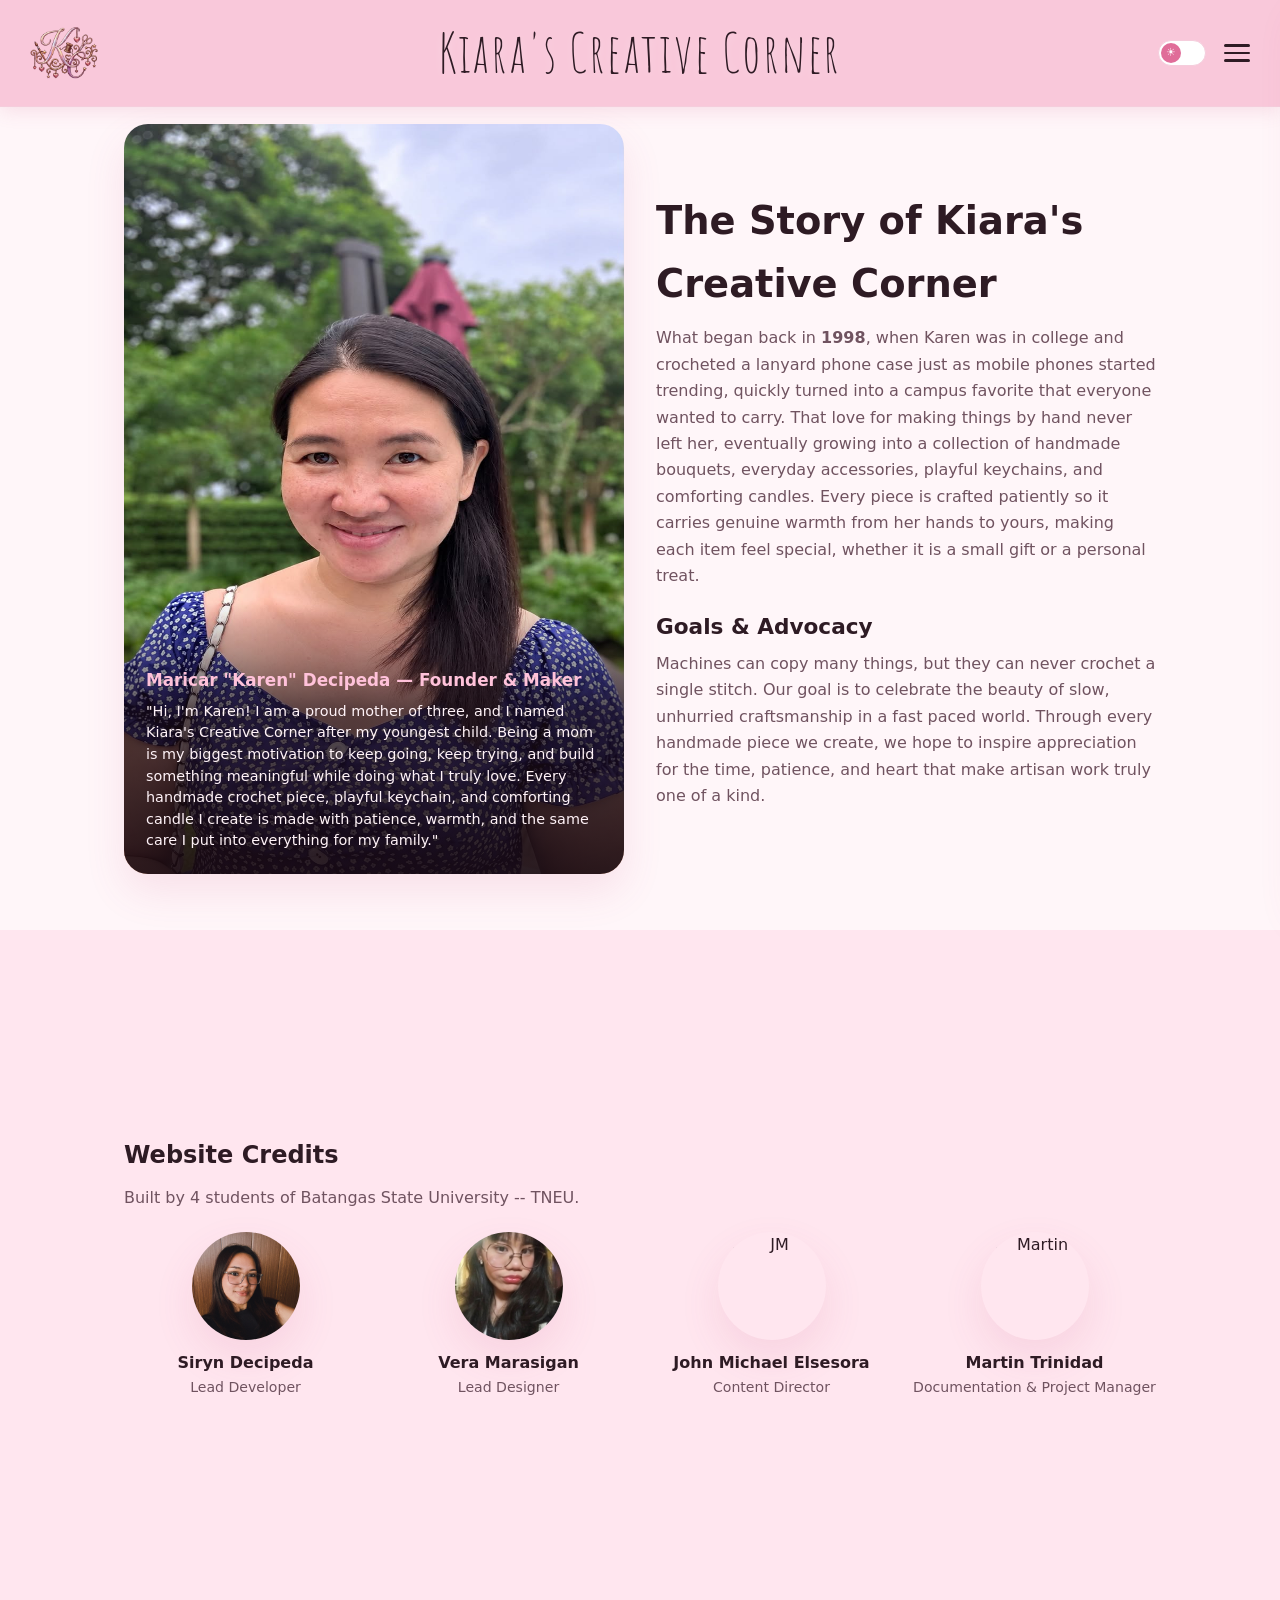
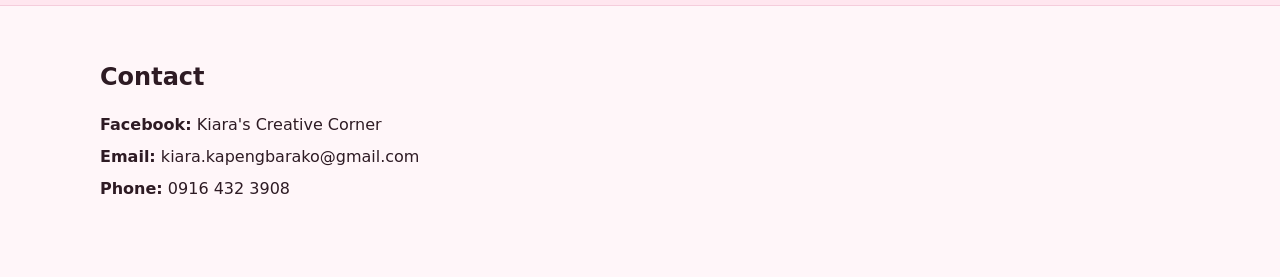
==== about.html @ cce3ba2e "Add files via upload" ====
<!DOCTYPE html>
<html lang="en">
<head>
  <meta charset="UTF-8" />
  <meta name="viewport" content="width=device-width, initial-scale=1.0" />
  <title>Kiara's Creative Corner — About Us</title>
  <link rel="stylesheet" href="style.css" />
  <link rel="preconnect" href="https://fonts.googleapis.com" />
  <link rel="preconnect" href="https://fonts.gstatic.com" crossorigin />
  <link href="https://fonts.googleapis.com/css2?family=Amatic+SC:wght@700&family=Patrick+Hand&display=swap" rel="stylesheet" />
</head>
<body>
  <header class="top-banner" id="topBanner">
    <div class="brand-left">
      <a href="index.html"><img src="image/Logo-removebg-preview.png" alt="Kiara's Creative Corner Logo" class="logo-img" data-fallback="logo" /></a>
    </div>
    <a href="index.html" class="brand-title">Kiara's Creative Corner</a>
    <div class="banner-right">
      <label class="theme-switch" title="Toggle Dark / Light Mode">
        <input type="checkbox" id="themeToggle" />
        <span class="switch-slider"></span>
      </label>
      <input type="checkbox" id="menu-toggle" />
      <label for="menu-toggle" class="hamburger-btn" aria-label="Open navigation menu">
        <span></span><span></span><span></span>
      </label>
      <nav class="side-drawer">
        <a href="index.html">Home</a>
        <a href="products.html">Products</a>
        <a href="about.html">About Us</a>
        <a href="events.html">Event</a>
        <a href="#contact">Contact</a>
        <button type="button" class="drawer-action-btn" onclick="openOrderPoster()">How to Order Poster</button>
      </nav>
    </div>
  </header>

  <section class="screen-section" id="about-main">
    <div class="section-wrap">
      <div class="about-feature">
        <div class="owner-overlay-card">
          <img src="image/owner.jpg" alt="Maricar 'Karen' Decipeda, founder" class="owner-full-img" data-fallback="owner" />
          <div class="owner-overlay-text">
            <p class="owner-name">Maricar "Karen" Decipeda — Founder &amp; Maker</p>
            <p class="owner-bio">
              "Hi, I'm Karen! I am a proud mother of three, and I named Kiara's Creative Corner after my youngest child. Being a mom is my biggest motivation to keep going, keep trying, and build something meaningful while doing what I truly love. Every handmade crochet piece, playful keychain, and comforting candle I create is made with patience, warmth, and the same care I put into everything for my family."
            </p>
          </div>
        </div>

        <div class="about-blocks">
          <div>
            <h1 class="section-heading">The Story of Kiara's Creative Corner</h1>
            <p style="color:var(--muted);">
              What began back in <strong>1998</strong>, when Karen was in college and crocheted a lanyard phone case just as mobile phones started trending, quickly turned into a campus favorite that everyone wanted to carry. That love for making things by hand never left her, eventually growing into a collection of handmade bouquets, everyday accessories, playful keychains, and comforting candles. Every piece is crafted patiently so it carries genuine warmth from her hands to yours, making each item feel special, whether it is a small gift or a personal treat.
            </p>
          </div>

          <div>
            <h2 style="font-size:1.35rem; margin-bottom:6px;">Goals &amp; Advocacy</h2>
            <p style="color:var(--muted);">
              Machines can copy many things, but they can never crochet a single stitch. Our goal is to celebrate the beauty of slow, unhurried craftsmanship in a fast paced world. Through every handmade piece we create, we hope to inspire appreciation for the time, patience, and heart that make artisan work truly one of a kind.
          </div>
        </div>
      </div>
    </div>
  </section>

  <!-- Compact 4-Member Website Credits Section -->
  <section class="credits-section" id="credits">
    <div class="section-wrap" style="padding-top:24px; padding-bottom:24px;">
      <h2 class="section-heading" style="font-size:1.5rem;">Website Credits</h2>
      <p class="section-sub" style="margin-bottom:18px;">Built by 4 students of Batangas State University -- TNEU.</p>

      <div class="credits-grid-4">
        <div class="credit-member">
          <img src="image/siryn.jpeg" alt="Siryn" class="credit-avatar" data-fallback="m1" />
          <strong>Siryn Decipeda</strong>
          <div class="credit-role">Lead Developer</div>
        </div>

        <div class="credit-member">
          <img src="image/vera.png" alt="Vera" class="credit-avatar" data-fallback="m2" />
          <strong>Vera Marasigan</strong>
          <div class="credit-role">Lead Designer</div>
        </div>

        <div class="credit-member">
          <img src="assets/member-3.jpg" alt="JM" class="credit-avatar" data-fallback="m3" />
          <strong>John Michael Elsesora</strong>
          <div class="credit-role">Content Director</div>
        </div>

        <div class="credit-member">
          <img src="assets/member-4.jpg" alt="Martin" class="credit-avatar" data-fallback="m4" />
          <strong>Martin Trinidad</strong>
          <div class="credit-role">Documentation &amp; Project Manager</div>
        </div>
      </div>
    </div>
  </section>

  <footer class="site-footer" id="contact">
    <div class="footer-box">
      <h2>Contact</h2>

<ul class="contact-info-list">
    <li>
        <strong>Facebook:</strong> 
        <a href="https://www.facebook.com/profile.php?id=61590689222735" target="_blank" rel="noopener noreferrer">Kiara's Creative Corner</a>
    </li>
    <li>
        <strong>Email:</strong> 
        <a href="mailto:kiara.kapengbarako@gmail.com">kiara.kapengbarako@gmail.com</a>
    </li>
    <li>
        <strong>Phone:</strong> 
        <a href="tel:+639164323908">0916 432 3908</a>
    </li>
</ul>
  </footer>

  <div class="modal-overlay" id="orderPosterModal" onclick="if(event.target===this)closeOrderPoster()">
    <div class="modal-panel">
      <button type="button" class="modal-x" onclick="closeOrderPoster()">✕</button>
      <h3>How to Order</h3>
      <img id="orderPosterImg" src="" alt="How to Order Poster" style="width:100%; border-radius:14px; margin:14px 0;" />
      <p>
  Message 
  <a href="https://www.facebook.com/profile.php?id=61590689222735" target="_blank" rel="noopener noreferrer"><strong>Kiara's Creative Corner</strong></a> 
  on Facebook or email 
  <a href="mailto:kiara.kapengbarako@gmail.com"><strong>kiara.kapengbarako@gmail.com</strong></a>.
</p>
    </div>
  </div>

  <script src="script.js"></script>
</body>
</html>
---- style.css ----
:root {
  --bg: #fff6f9;
  --bg-alt: #ffe6ef;
  --surface: #ffffff;
  --text: #2e1b24;
  --muted: #705360;
  --accent: #e06d99;
  --accent-deep: #c44b79;
  --border: #f5cddc;
  --banner-solid: #f9c8da;
  --banner-text: #2e1b24;
  --shadow-soft: 0 18px 40px rgba(196, 75, 121, 0.12);
}

body.dark-mode {
  --bg: #181014;
  --bg-alt: #23161d;
  --surface: #261820;
  --text: #fff0f6;
  --muted: #d1b5c1;
  --accent: #f08ab1;
  --accent-deep: #ffaad0;
  --border: #3f2834;
  --banner-solid: #4d2436;
  --banner-text: #fff0f6;
  --shadow-soft: 0 18px 40px rgba(0, 0, 0, 0.42);
}

* {
  box-sizing: border-box;
  margin: 0;
  padding: 0;
}

html {
  scroll-behavior: smooth;
}

body {
  font-family: "Segoe UI", system-ui, -apple-system, sans-serif;
  background: var(--bg);
  color: var(--text);
  line-height: 1.65;
  overflow-x: hidden;
  transition: background-color 0.25s ease, color 0.25s ease;
}

img {
  display: block;
  max-width: 100%;
}

a {
  color: inherit;
  text-decoration: none;
}

button,
input,
textarea {
  font-family: inherit;
}

/* TOP BANNER */
.top-banner {
  position: fixed;
  top: 0;
  left: 0;
  width: 100%;
  z-index: 120;
  display: grid;
  grid-template-columns: 1fr auto 1fr;
  align-items: center;
  padding: 13px 24px;
  background: var(--banner-solid);
  color: var(--banner-text);
  border-bottom: 1px solid var(--border);
  box-shadow: 0 4px 18px rgba(196, 75, 121, 0.14);
  transition: background-color 0.3s ease, border-color 0.3s ease, box-shadow 0.3s ease;
}

.top-banner.scrolled {
  background: transparent;
  border-bottom-color: transparent;
  box-shadow: none;
}

.brand-left {
  justify-self: start;
}

.logo-img {
  width: 80px;
  height: 80px;
  border-radius: 100%;
}

.brand-title {
  justify-self: center;
  font-family: "Amatic SC", "Patrick Hand", cursive;
  font-size: clamp(2.0rem, 4.4vw, 3.35rem);
  letter-spacing: 1.9px;
  line-height: 1;
  text-shadow: 0 2px 10px rgba(255, 255, 255, 0.35);
}

body.dark-mode .brand-title {
  text-shadow: 0 2px 10px rgba(0, 0, 0, 0.55);
}

.banner-right {
  justify-self: end;
  display: flex;
  align-items: center;
  gap: 12px;
}

/* THEME SWITCH */
.theme-switch {
  position: relative;
  display: inline-block;
  width: 48px;
  height: 26px;
  cursor: pointer;
}

.theme-switch input {
  opacity: 0;
  width: 0;
  height: 0;
}

.switch-slider {
  position: absolute;
  inset: 0;
  background: var(--surface);
  border: 1px solid var(--border);
  border-radius: 999px;
  transition: 0.25s;
}

.switch-slider::before {
  content: "☀";
  position: absolute;
  height: 20px;
  width: 20px;
  left: 2px;
  top: 2px;
  border-radius: 50%;
  background: var(--accent);
  color: #fff;
  font-size: 11px;
  display: grid;
  place-items: center;
  transition: 0.25s;
}

.theme-switch input:checked + .switch-slider::before {
  content: "☾";
  transform: translateX(22px);
}

/* THREE LINES DRAWER (PURE HTML + CSS) */
#menu-toggle {
  display: none;
}

.hamburger-btn {
  display: flex;
  flex-direction: column;
  justify-content: center;
  gap: 5px;
  width: 38px;
  height: 38px;
  cursor: pointer;
  padding: 6px;
  border-radius: 10px;
}

.hamburger-btn span {
  display: block;
  height: 2.5px;
  width: 100%;
  background: var(--banner-text);
  border-radius: 3px;
  transition: 0.2s;
}

.side-drawer {
  position: fixed;
  top: 0;
  right: -300px;
  width: 280px;
  height: 100vh;
  background: var(--surface);
  color: var(--text);
  border-left: 1px solid var(--border);
  box-shadow: var(--shadow-soft);
  padding: 86px 22px 24px;
  display: flex;
  flex-direction: column;
  gap: 12px;
  transition: right 0.28s ease;
  z-index: 110;
}

#menu-toggle:checked ~ .side-drawer {
  right: 0;
}

.side-drawer a,
.drawer-action-btn {
  padding: 11px 14px;
  border-radius: 12px;
  background: var(--bg-alt);
  color: var(--text);
  font-weight: 600;
  border: none;
  text-align: left;
  cursor: pointer;
}

.side-drawer a:hover,
.drawer-action-btn:hover {
  background: var(--accent);
  color: #fff;
}

/* FULL-SCREEN SECTIONS */
.screen-section {
  min-height: 100vh;
  width: 100%;
  position: relative;
  display: flex;
  align-items: center;
}

.screen-section.alt-bg {
  background: var(--bg-alt);
}

/* HOMEPAGE FULL-SCREEN CAROUSEL */
.hero-carousel {
  position: relative;
  width: 100%;
  height: 100vh;
  overflow: hidden;
}

.hero-track {
  display: flex;
  width: 100%;
  height: 100vh;
  overflow-x: auto;
  scroll-snap-type: x mandatory;
  scroll-behavior: smooth;
  scrollbar-width: none;
}

.hero-track::-webkit-scrollbar {
  display: none;
}

.hero-slide {
  position: relative;
  flex: 0 0 100%;
  width: 100vw;
  height: 100vh;
  scroll-snap-align: start;
  display: flex;
  align-items: center;
  justify-content: center;
  text-align: center;
  padding: 88px 24px 72px;
}

.hero-slide img {
  position: absolute;
  inset: 0;
  width: 100%;
  height: 100%;
  object-fit: cover;
}

.hero-scrim {
  position: absolute;
  inset: 0;
  background: linear-gradient(180deg, rgba(36, 16, 26, 0.36) 0%, rgba(36, 16, 26, 0.68) 100%);
}

.hero-overlay-text {
  position: relative;
  z-index: 2;
  max-width: 740px;
  color: #ffffff;
}

.hero-h1 {
  font-size: clamp(2rem, 5vw, 3.5rem);
  line-height: 1.15;
  margin-bottom: 14px;
}

.hero-h2 {
  font-size: clamp(1.8rem, 4vw, 2.75rem);
  line-height: 1.2;
  margin-bottom: 12px;
}

.hero-p {
  font-size: clamp(1rem, 1.8vw, 1.18rem);
  color: #ffeaf2;
  margin-bottom: 24px;
}

.btn-row {
  display: flex;
  flex-wrap: wrap;
  gap: 12px;
  justify-content: center;
}

.btn-rose,
.btn-ghost {
  padding: 12px 22px;
  border-radius: 999px;
  font-weight: 700;
  font-size: 0.96rem;
  cursor: pointer;
  transition: transform 0.16s ease, background-color 0.2s ease;
}

.btn-rose {
  background: var(--accent);
  color: #ffffff;
  border: 2px solid var(--accent);
}

.btn-rose:hover {
  background: var(--accent-deep);
  border-color: var(--accent-deep);
  transform: translateY(-2px);
}

.btn-ghost {
  background: rgba(255, 255, 255, 0.16);
  color: #ffffff;
  border: 2px solid rgba(255, 255, 255, 0.85);
}

.btn-ghost:hover {
  background: rgba(255, 255, 255, 0.3);
  transform: translateY(-2px);
}

.dot-nav {
  position: absolute;
  bottom: 22px;
  left: 50%;
  transform: translateX(-50%);
  z-index: 6;
  display: flex;
  gap: 10px;
}

.dot-nav a {
  width: 11px;
  height: 11px;
  border-radius: 50%;
  background: rgba(255, 255, 255, 0.45);
  border: 1px solid #ffffff;
  transition: transform 0.2s, background-color 0.2s;
}

.dot-nav a:hover {
  background: #ffffff;
  transform: scale(1.2);
}

.section-wrap {
  max-width: 1080px;
  width: 100%;
  margin: 0 auto;
  padding: 124px 24px 56px;
}
@media (max-width: 600px) {
  .section-wrap {
    padding-top: 112px;
  }
}

.section-heading {
  font-size: clamp(1.7rem, 3.4vw, 2.4rem);
  margin-bottom: 10px;
}

.section-sub {
  color: var(--muted);
  max-width: 640px;
  margin-bottom: 28px;
}

.editorial-grid-3 {
  display: grid;
  grid-template-columns: repeat(auto-fit, minmax(260px, 1fr));
  gap: 28px;
  align-items: start;
}

.unframed-photo {
  width: 100%;
  height: 230px;
  object-fit: cover;
  border-radius: 20px;
  box-shadow: var(--shadow-soft);
  margin-bottom: 14px;
}

/* ABOUT PAGE MODERN LAYOUT & 4-MEMBER CREDITS */
.about-feature {
  display: grid;
  grid-template-columns: repeat(auto-fit, minmax(290px, 1fr));
  gap: 32px;
  align-items: center;
}

.about-photo-tall {
  width: 100%;
  height: 360px;
  object-fit: cover;
  border-radius: 24px;
  box-shadow: var(--shadow-soft);
}

.about-blocks {
  display: grid;
  gap: 20px;
}
/* OWNER FULL IMAGE WITH OVERLAYED MESSAGE */
.owner-overlay-card {
  position: relative;
  border-radius: 24px;
  overflow: hidden;
  box-shadow: var(--shadow-soft);
}

.owner-full-img {
  width: 100%;
  height: 750px;
  display: block;
}

.owner-overlay-text {
  position: absolute;
  inset: auto 0 0 0;
  padding: 64px 22px 22px;
  background: linear-gradient(
    to top,
    rgba(24, 10, 17, 0.92) 0%,
    rgba(24, 10, 17, 0.72) 60%,
    rgba(24, 10, 17, 0) 100%
  );
  color: #ffffff;
}

.owner-name {
  font-weight: 800;
  font-size: 1.05rem;
  color: #ffc2da;
  margin-bottom: 6px;
}

.owner-bio {
  font-size: 0.9rem;
  line-height: 1.5;
  color: #fff3f8;
}

.credits-section {
  min-height: 75vh;
  background: var(--bg-alt);
  display: flex;
  align-items: center;
  padding: 64px 24px;
}

.credits-grid-4 {
  display: grid;
  grid-template-columns: repeat(auto-fit, minmax(180px, 1fr));
  gap: 20px;
  margin-top: 20px;
}

.credit-member {
  text-align: center;
}

.credit-avatar {
  width: 108px;
  height: 108px;
  border-radius: 50%;
  object-fit: cover;
  margin: 0 auto 10px;
  box-shadow: var(--shadow-soft);
}

.credit-role {
  font-size: 0.88rem;
  color: var(--muted);
}

/* PRODUCTS PAGE — COMPACT MODERN CARDS + SUBCATEGORY IMAGES */
.cat-radio,
.subcat-radio {
  display: none;
}

.compact-grid-3 {
  display: grid;
  grid-template-columns: repeat(auto-fit, minmax(210px, 1fr));
  gap: 18px;
  margin-top: 16px;
}

.modern-tile {
  background: var(--surface);
  border-radius: 18px;
  overflow: hidden;
  box-shadow: var(--shadow-soft);
  cursor: pointer;
  transition: transform 0.2s ease;
  text-align: center;
}

.modern-tile:hover {
  transform: translateY(-4px);
}

.modern-tile img {
  width: 100%;
  height: 280px;
  object-fit: cover;
  object-position: center;
}

.modern-tile-label {
  padding: 12px 14px;
  font-weight: 700;
}

.reveal-group {
  display: none;
  margin-top: 26px;
}

#cat-crochets:checked ~ .crochets-subcats {
  display: block;
}

#sub-bouquets:checked ~ .bouquets-items {
  display: block;
}

#sub-bags:checked ~ .bags-items {
  display: block;
}

#sub-scrunchies:checked ~ .scrunchies-items {
  display: block;
}

#cat-keychains:checked ~ .keychains-items {
  display: block;
}

#cat-candles:checked ~ .candles-items {
  display: block;
}

/* EVENTS PAGE — ENLARGED IMAGE SLIDES WITH OVERLAYED TEXT */
.events-carousel-box {
  position: relative;
  width: 100%;
  border-radius: 34px;
  overflow: hidden;
  box-shadow: var(--shadow-soft);
}

.events-track {
  display: flex;
  overflow-x: auto;
  scroll-snap-type: x mandatory;
  scroll-behavior: smooth;
  scrollbar-width: none;
}

.events-track::-webkit-scrollbar {
  display: none;
}

.event-slide-card {
  position: relative;
  flex: 0 0 100%;
  width: 100%;
  height: 68vh;
  min-height: 430px;
  max-height: 620px;
  scroll-snap-align: start;
}

.event-slide-card img {
  position: absolute;
  inset: 0;
  width: 100%;
  height: 100%;
  object-fit: cover;
}

.event-slide-scrim {
  position: absolute;
  inset: 0;
  background: linear-gradient(
    to top,
    rgba(24, 10, 17, 0.92) 0%,
    rgba(24, 10, 17, 0.52) 55%,
    rgba(24, 10, 17, 0.1) 100%
  );
}

.event-slide-overlay {
  position: absolute;
  inset: auto 0 0 0;
  z-index: 2;
  padding: 36px 32px 48px;
  color: #ffffff;
  max-width: 740px;
}

.event-slide-overlay h2 {
  font-size: clamp(1.5rem, 3vw, 2.15rem);
  color: #ffc2da;
  margin-bottom: 8px;
}

.event-slide-overlay p {
  font-size: clamp(0.95rem, 1.6vw, 1.08rem);
  color: #fff3f8;
  line-height: 1.55;
}

.event-dots {
  position: absolute;
  bottom: 16px;
  left: 50%;
  transform: translateX(-50%);
  z-index: 5;
  display: flex;
  gap: 10px;
}

.event-dots a {
  width: 10px;
  height: 10px;
  border-radius: 50%;
  background: rgba(255, 255, 255, 0.45);
  border: 1px solid #ffffff;
  transition: transform 0.2s, background-color 0.2s;
}

.event-dots a:hover {
  background: #ffffff;
  transform: scale(1.2);
}
/* CONTACT FOOTER */
.site-footer {
  background: var(--bg);
  border-top: 1px solid var(--border);
  padding: 52px 24px;
}

.footer-box {
  max-width: 1080px;
  margin: 0 auto;
}

.contact-info-list {
  list-style: none;
  margin: 14px 0 22px;
  display: grid;
  gap: 6px;
}

.inquiry-form {
  display: grid;
  gap: 10px;
  max-width: 460px;
}

.inquiry-form input,
.inquiry-form textarea {
  padding: 10px 12px;
  border-radius: 12px;
  border: 1px solid var(--border);
  background: var(--surface);
  color: var(--text);
}

/* MODALS */
.modal-overlay {
  position: fixed;
  inset: 0;
  background: rgba(24, 12, 18, 0.65);
  display: none;
  align-items: center;
  justify-content: center;
  padding: 20px;
  z-index: 200;
}

.modal-overlay.open {
  display: flex;
}

.modal-panel {
  background: var(--surface);
  color: var(--text);
  border-radius: 20px;
  max-width: 520px;
  width: 100%;
  max-height: 88vh;
  overflow-y: auto;
  padding: 24px;
  position: relative;
  box-shadow: var(--shadow-soft);
}

.modal-x {
  position: absolute;
  top: 14px;
  right: 14px;
  width: 34px;
  height: 34px;
  border-radius: 50%;
  border: none;
  background: var(--bg-alt);
  color: var(--text);
  font-size: 1rem;
  cursor: pointer;
}

.modal-btns {
  display: flex;
  flex-wrap: wrap;
  gap: 10px;
  margin: 14px 0;
}

.review-entry {
  background: var(--bg-alt);
  padding: 10px 12px;
  border-radius: 10px;
  margin-bottom: 8px;
  font-size: 0.92rem;
}

.review-entry-form {
  display: grid;
  gap: 8px;
  margin-top: 10px;
}

.review-entry-form input,
.review-entry-form textarea {
  padding: 8px 10px;
  border-radius: 10px;
  border: 1px solid var(--border);
  background: var(--bg);
  color: var(--text);
}
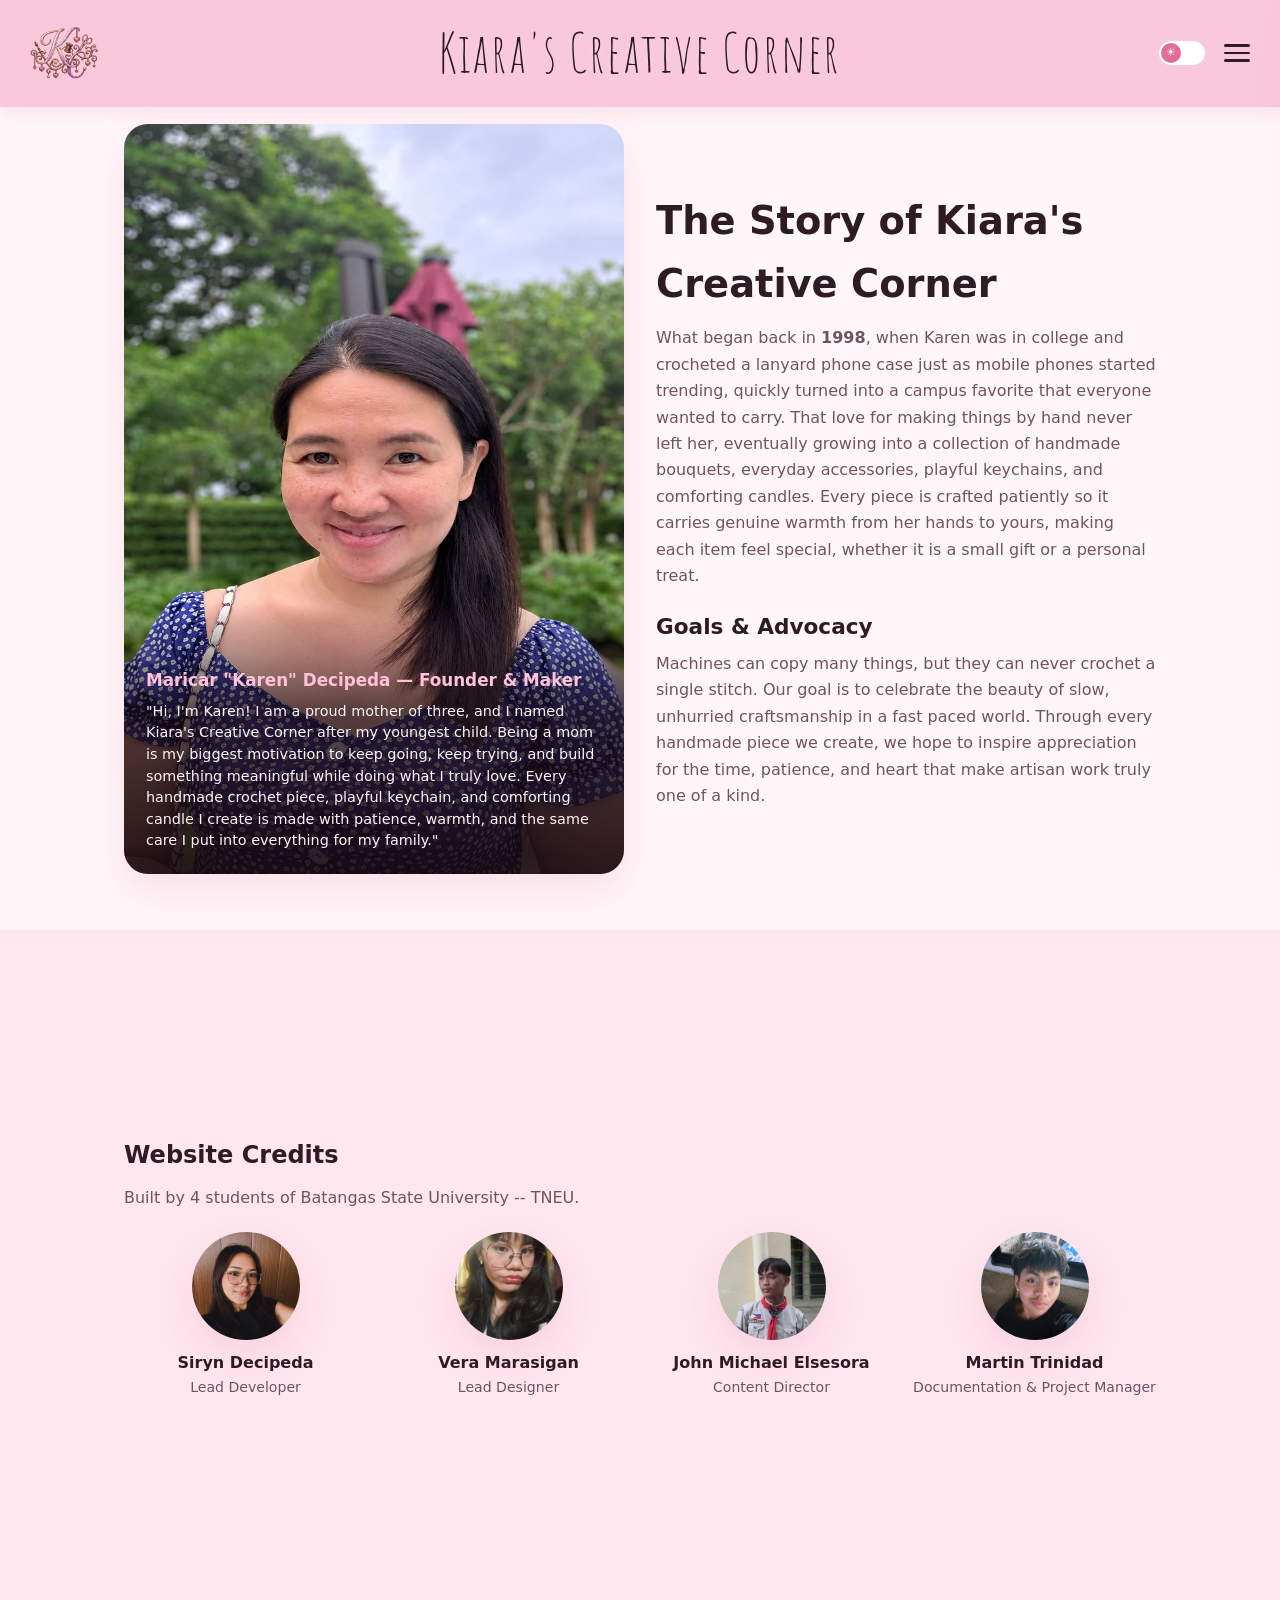
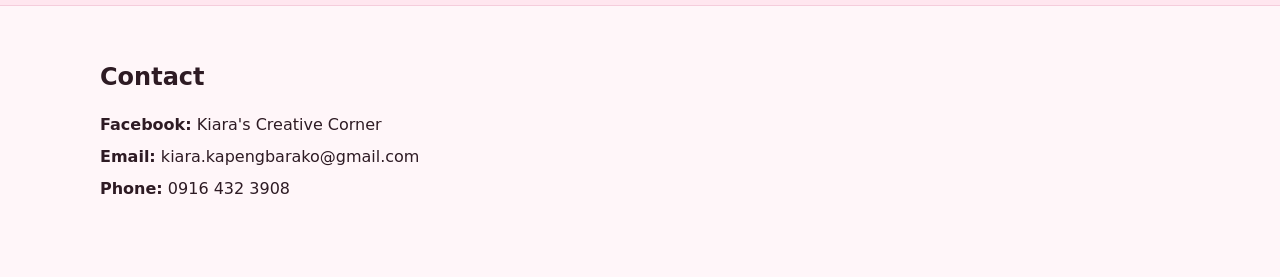
==== commit ef63e521: "Add files via upload updated 1" ====
--- a/about.html
+++ b/about.html
@@ -86,13 +86,13 @@
         </div>
 
         <div class="credit-member">
-          <img src="assets/member-3.jpg" alt="JM" class="credit-avatar" data-fallback="m3" />
+          <img src="image/jm.jpeg" alt="JM" class="credit-avatar" data-fallback="m3" />
           <strong>John Michael Elsesora</strong>
           <div class="credit-role">Content Director</div>
         </div>
 
         <div class="credit-member">
-          <img src="assets/member-4.jpg" alt="Martin" class="credit-avatar" data-fallback="m4" />
+          <img src="image/martin.jpeg" alt="Martin" class="credit-avatar" data-fallback="m4" />
           <strong>Martin Trinidad</strong>
           <div class="credit-role">Documentation &amp; Project Manager</div>
         </div>
